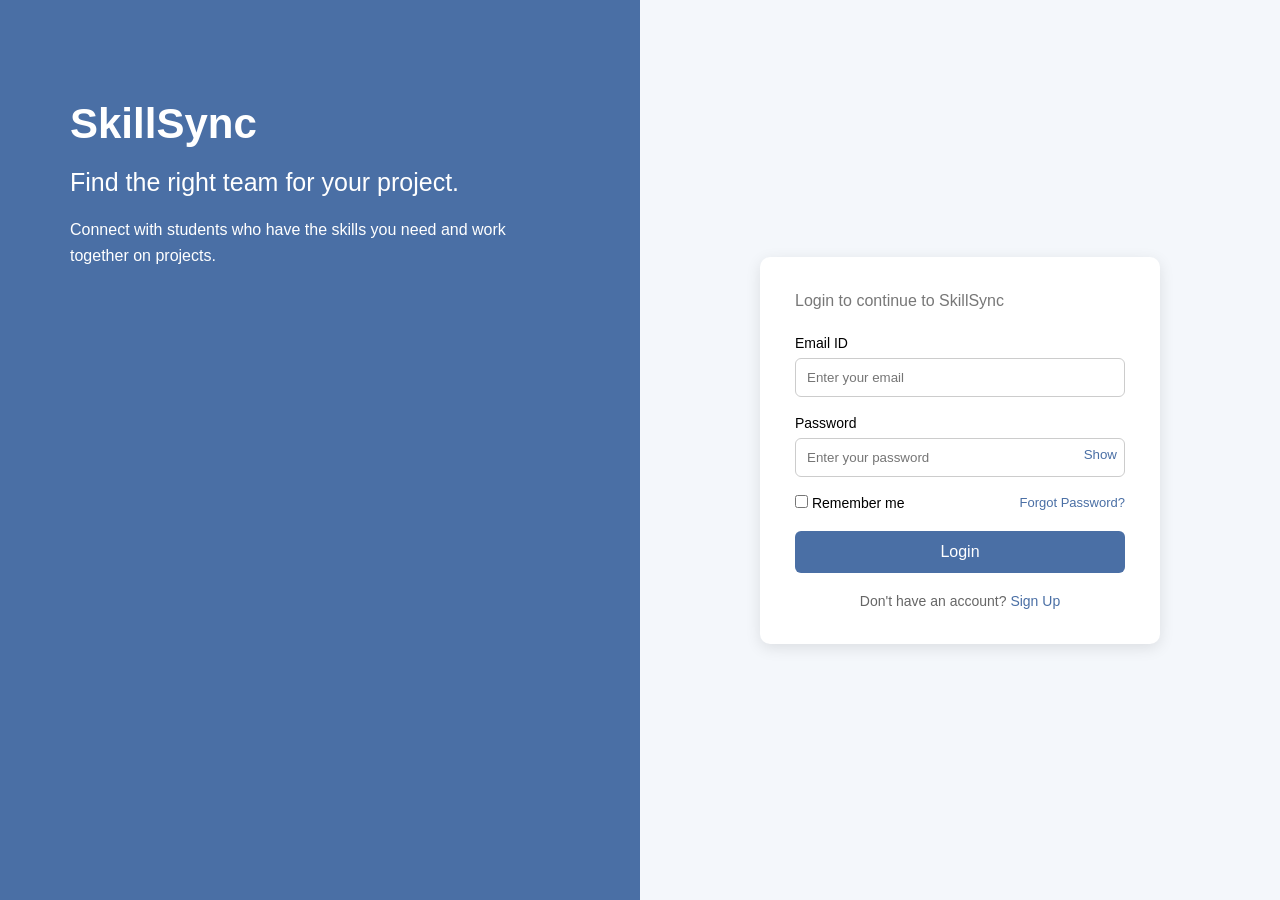
==== frontend/index.html @ 1ccf2754 "Created login page" ====
<!DOCTYPE html>
<html lang="en">
<head>
    <meta charset="UTF-8">
    <meta name="viewport" content="width=device-width, initial-scale=1.0">
    <title>SkillSync - Login</title>
    <link rel="stylesheet" href="style.css">
</head>
<body>
    <div class="container">
        <div class="left">
            <h1>SkillSync</h1>
            <p class="tagline">Find the right team for your project.</p>
            <p class="about">Connect with students who have the skills you need and work together on projects.</p>
        </div>
        <div class="login-box">
            <p class="login-text">Login to continue to SkillSync</p>
            <form onsubmit="login(event)">
                <label>Email ID</label>
                <input type="email" id="email" placeholder="Enter your email" required>
                <label>Password</label>
                <div class="password-box">
                    <input type="password" id="password" placeholder="Enter your password" required>
                    <button type="button" onclick="showPassword()">Show</button>
                </div>
                <div class="options">
                    <label><input type="checkbox"> Remember me</label>
                    <a href="#">Forgot Password?</a>
                </div>
                <button type="submit" class="login-btn">Login</button>
            </form>
            <p class="signup">Don't have an account? <a href="#">Sign Up</a></p>
        </div>
    </div>
    <script src="script.js"></script>
</body>
</html>
---- frontend/style.css ----
* {
    margin: 0;
    padding: 0;
    box-sizing: border-box;
}

body {
    font-family: Arial, sans-serif;
    background-color: #f4f7fb;
}

.container {
    min-height: 100vh;
    display: flex;
}

.left {
    width: 50%;
    background-color: #4a6fa5;
    color: white;
    padding: 100px 70px;
}

.left h1 {
    font-size: 42px;
    margin-bottom: 20px;
}

.tagline {
    font-size: 25px;
    margin-bottom: 20px;
}

.about {
    width: 450px;
    line-height: 1.6;
}

.login-box {
    width: 400px;
    margin: auto;
    background-color: white;
    padding: 35px;
    border-radius: 10px;
    box-shadow: 0 4px 15px rgba(0,0,0,0.1);
}

.login-box h2 {
    margin-bottom: 8px;
}

.login-text {
    color: #777;
    margin-bottom: 25px;
}

form label {
    display: block;
    margin-bottom: 7px;
    font-size: 14px;
}

input[type="email"],
input[type="password"] {
    width: 100%;
    padding: 11px;
    border: 1px solid #ccc;
    border-radius: 6px;
    margin-bottom: 18px;
}

.password-box {
    position: relative;
}

.password-box input {
    padding-right: 55px;
}

.password-box button {
    position: absolute;
    right: 8px;
    top: 9px;
    border: none;
    background: none;
    color: #4a6fa5;
    cursor: pointer;
}

.options {
    display: flex;
    justify-content: space-between;
    margin-bottom: 20px;
    font-size: 13px;
}

.options label {
    margin: 0;
}

.login-btn {
    width: 100%;
    padding: 12px;
    border: none;
    border-radius: 6px;
    background-color: #4a6fa5;
    color: white;
    font-size: 16px;
    cursor: pointer;
}

.login-btn:hover {
    background-color: #3d5d8a;
}

a {
    color: #4a6fa5;
    text-decoration: none;
}

.signup {
    text-align: center;
    margin-top: 20px;
    font-size: 14px;
    color: #666;
}

@media (max-width: 768px) {
    .container {
        flex-direction: column;
    }

    .left {
        width: 100%;
        padding: 40px 30px;
    }

    .about {
        width: auto;
    }

    .login-box {
        width: 90%;
        margin: 40px auto;
    }
}
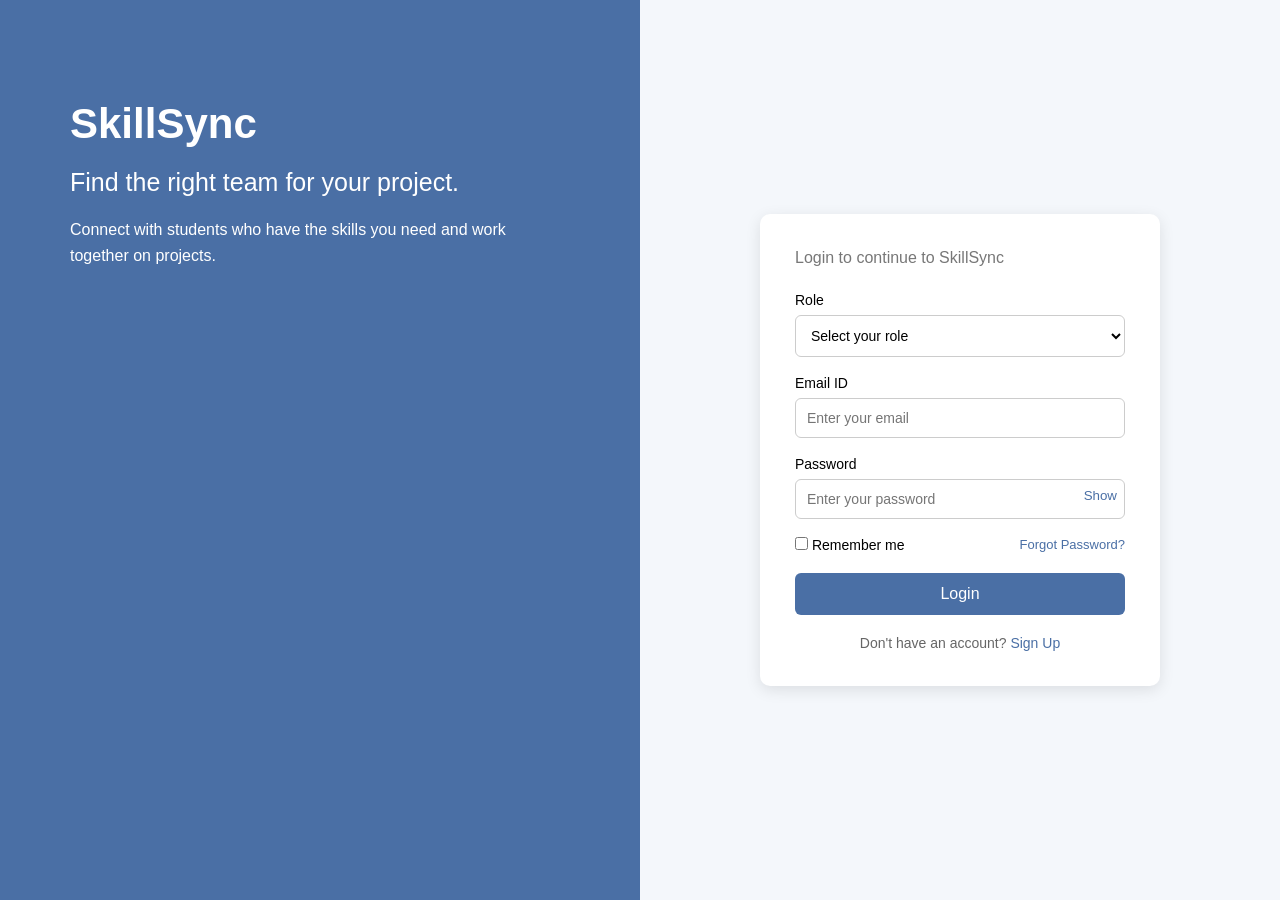
==== commit 9c22c0d0: "Added role based dashboards" ====
--- a/frontend/index.html
+++ b/frontend/index.html
@@ -7,31 +7,58 @@
     <link rel="stylesheet" href="style.css">
 </head>
 <body>
+
     <div class="container">
+
         <div class="left">
             <h1>SkillSync</h1>
             <p class="tagline">Find the right team for your project.</p>
             <p class="about">Connect with students who have the skills you need and work together on projects.</p>
         </div>
+
         <div class="login-box">
+
             <p class="login-text">Login to continue to SkillSync</p>
+
             <form onsubmit="login(event)">
+
+                <label>Role</label>
+                <select id="role" required>
+                    <option value="">Select your role</option>
+                    <option value="student">Student</option>
+                    <option value="leader">Team Leader</option>
+                    <option value="mentor">Mentor</option>
+                </select>
+
                 <label>Email ID</label>
                 <input type="email" id="email" placeholder="Enter your email" required>
+
                 <label>Password</label>
+
                 <div class="password-box">
                     <input type="password" id="password" placeholder="Enter your password" required>
                     <button type="button" onclick="showPassword()">Show</button>
                 </div>
+
                 <div class="options">
                     <label><input type="checkbox"> Remember me</label>
                     <a href="#">Forgot Password?</a>
                 </div>
+
                 <button type="submit" class="login-btn">Login</button>
+
             </form>
-            <p class="signup">Don't have an account? <a href="#">Sign Up</a></p>
+
+            <p class="signup">
+                Don't have an account?
+                <a href="signup.html">Sign Up</a>
+            </p>
+
         </div>
+
     </div>
+
     <script src="script.js"></script>
+
 </body>
 </html>
--- a/frontend/style.css
+++ b/frontend/style.css
@@ -42,7 +42,7 @@
     background-color: white;
     padding: 35px;
     border-radius: 10px;
-    box-shadow: 0 4px 15px rgba(0,0,0,0.1);
+    box-shadow: 0 4px 15px rgba(0, 0, 0, 0.1);
 }
 
 .login-box h2 {
@@ -61,12 +61,16 @@
 }
 
 input[type="email"],
-input[type="password"] {
+input[type="password"],
+input[type="text"],
+select {
     width: 100%;
     padding: 11px;
     border: 1px solid #ccc;
     border-radius: 6px;
     margin-bottom: 18px;
+    background-color: white;
+    font-size: 14px;
 }
 
 .password-box {
@@ -125,7 +129,133 @@
     color: #666;
 }
 
+/* Dashboard */
+
+.dashboard {
+    min-height: 100vh;
+    display: flex;
+}
+
+.sidebar {
+    width: 230px;
+    background-color: #26384f;
+    color: white;
+    padding: 25px 15px;
+}
+
+.sidebar h2 {
+    text-align: center;
+    margin-bottom: 30px;
+}
+
+.sidebar a {
+    display: block;
+    color: white;
+    padding: 12px 15px;
+    margin-bottom: 8px;
+    border-radius: 6px;
+}
+
+.sidebar a:hover {
+    background-color: #4a6fa5;
+}
+
+.main-content {
+    flex: 1;
+    padding: 35px;
+}
+
+.main-content h1 {
+    margin-bottom: 8px;
+}
+
+.welcome {
+    color: #777;
+    margin-bottom: 30px;
+}
+
+.cards {
+    display: flex;
+    gap: 20px;
+    margin-bottom: 30px;
+}
+
+.card {
+    background-color: white;
+    padding: 22px;
+    border-radius: 10px;
+    flex: 1;
+    box-shadow: 0 3px 12px rgba(0, 0, 0, 0.08);
+}
+
+.card h3 {
+    color: #555;
+    margin-bottom: 10px;
+    font-size: 15px;
+}
+
+.card p {
+    font-size: 28px;
+    color: #4a6fa5;
+    font-weight: bold;
+}
+
+.section {
+    background-color: white;
+    padding: 25px;
+    border-radius: 10px;
+    margin-bottom: 25px;
+    box-shadow: 0 3px 12px rgba(0, 0, 0, 0.08);
+}
+
+.section h2 {
+    margin-bottom: 18px;
+}
+
+.project {
+    border: 1px solid #ddd;
+    padding: 15px;
+    border-radius: 7px;
+    margin-bottom: 12px;
+}
+
+.project h3 {
+    margin-bottom: 8px;
+}
+
+.project p {
+    color: #666;
+    margin-bottom: 8px;
+}
+
+.match {
+    color: #4a6fa5;
+    font-weight: bold;
+}
+
+.task {
+    padding: 12px 0;
+    border-bottom: 1px solid #eee;
+}
+
+.task:last-child {
+    border-bottom: none;
+}
+
+.status {
+    float: right;
+    color: #4a6fa5;
+    font-weight: bold;
+}
+
+.logout {
+    margin-top: 30px;
+}
+
+/* Mobile */
+
 @media (max-width: 768px) {
+
     .container {
         flex-direction: column;
     }
@@ -143,4 +273,24 @@
         width: 90%;
         margin: 40px auto;
     }
+
+    .dashboard {
+        flex-direction: column;
+    }
+
+    .sidebar {
+        width: 100%;
+    }
+
+    .sidebar a {
+        display: inline-block;
+    }
+
+    .main-content {
+        padding: 20px;
+    }
+
+    .cards {
+        flex-direction: column;
+    }
 }
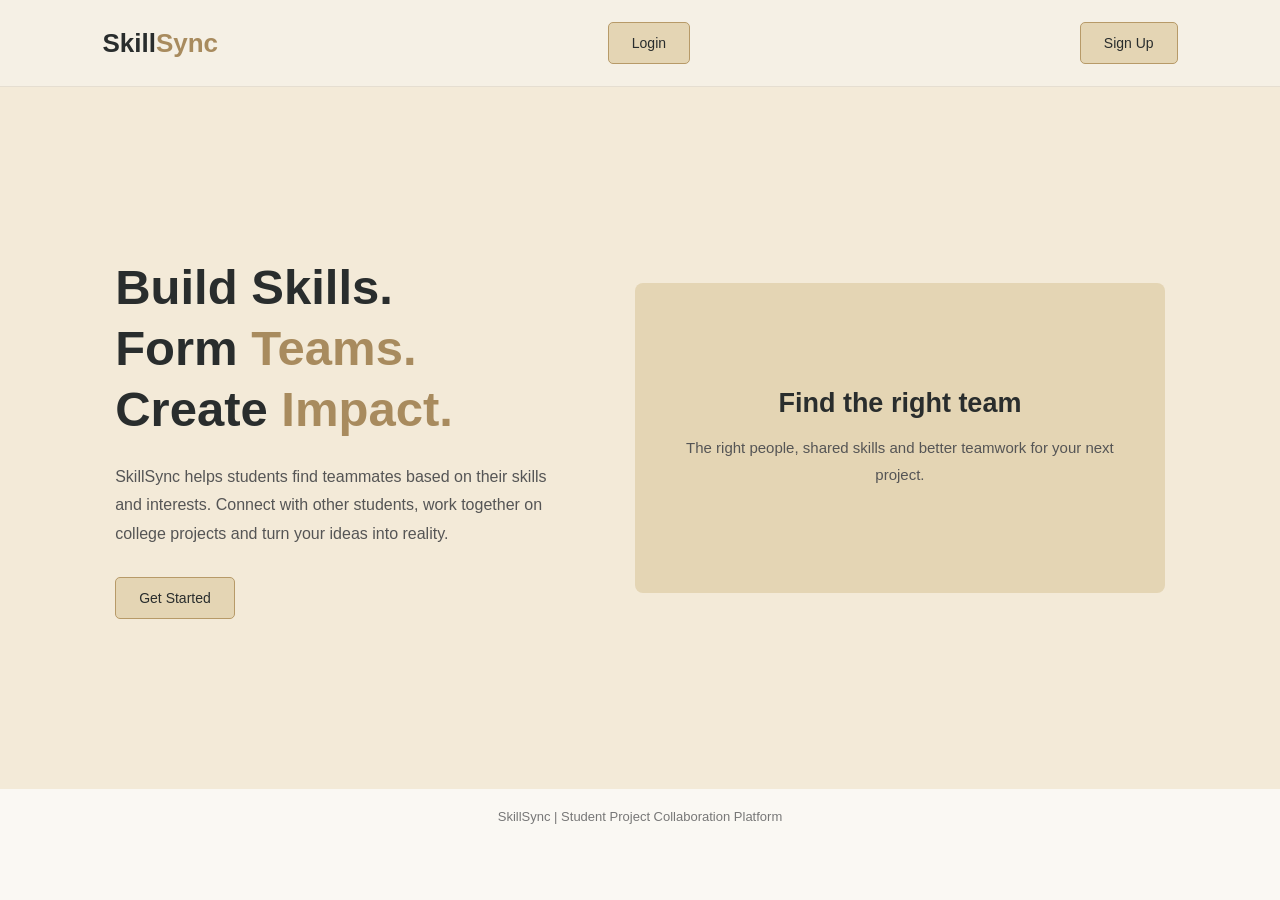
==== commit 4442a436: "Added  SkillSync intro page" ====
--- a/frontend/index.html
+++ b/frontend/index.html
@@ -1,64 +1,178 @@
+
 <!DOCTYPE html>
 <html lang="en">
 <head>
     <meta charset="UTF-8">
     <meta name="viewport" content="width=device-width, initial-scale=1.0">
-    <title>SkillSync - Login</title>
-    <link rel="stylesheet" href="style.css">
+    <title>SkillSync | Student Collaboration</title>
+    <style>
+        * {
+            margin: 0;
+            padding: 0;
+            box-sizing: border-box;
+        }
+
+        body {
+            font-family: Arial, sans-serif;
+            background: #FAF8F3;
+            color: #292D2D;
+            min-height: 100vh;
+        }
+
+        header {
+            display: flex;
+            justify-content: space-between;
+            align-items: center;
+            padding: 22px 8%;
+            background: #F5F0E5;
+            border-bottom: 1px solid #E5DED1;
+        }
+
+        .logo {
+            font-size: 26px;
+            font-weight: bold;
+        }
+
+        .logo span {
+            color: #A88B5E;
+        }
+
+        .btn {
+            display: inline-block;
+            padding: 12px 23px;
+            border: 1px solid #B79A68;
+            border-radius: 5px;
+            text-decoration: none;
+            color: #292D2D;
+            font-size: 14px;
+            background: #E4D5B4;
+            transition: background 0.2s ease;
+        }
+
+        .btn:hover {
+            background: #D6C29B;
+        }
+
+        .intro {
+            min-height: 78vh;
+            display: flex;
+            align-items: center;
+            justify-content: space-between;
+            gap: 60px;
+            padding: 65px 9%;
+            background: #F3EAD8;
+        }
+
+        .intro-text {
+            flex: 1;
+        }
+
+        .intro h1 {
+            font-size: clamp(36px, 4vw, 49px);
+            line-height: 1.25;
+            margin-bottom: 22px;
+        }
+
+        .intro h1 span {
+            color: #A88B5E;
+        }
+
+        .intro p {
+            max-width: 470px;
+            font-size: 16px;
+            line-height: 1.8;
+            color: #555;
+            margin-bottom: 28px;
+        }
+
+        .intro-image {
+            flex: 1;
+            min-height: 310px;
+            background: #E4D5B4;
+            border-radius: 8px;
+            display: flex;
+            align-items: center;
+            justify-content: center;
+            text-align: center;
+            padding: 35px;
+        }
+
+        .intro-image h2 {
+            font-size: 27px;
+            margin-bottom: 15px;
+        }
+
+        .intro-image p {
+            margin: 0;
+            font-size: 15px;
+        }
+
+        footer {
+            text-align: center;
+            padding: 20px;
+            background: #FAF8F3;
+            color: #777;
+            font-size: 13px;
+        }
+
+        @media (max-width: 768px) {
+            header {
+                padding: 20px 6%;
+            }
+
+            .intro {
+                flex-direction: column;
+                align-items: stretch;
+                padding: 45px 6%;
+                gap: 30px;
+            }
+
+            .intro-image {
+                min-height: 220px;
+            }
+        }
+    </style>
 </head>
 <body>
+    <header>
+        <div class="logo">Skill<span>Sync</span></div>
+        <a href="login.html" class="btn">Login</a>
+        <a href="signup.html" class="btn">Sign Up</a>
+    </header>
 
-    <div class="container">
+    <main>
+        <section class="intro">
+            <div class="intro-text">
+                <h1>
+                    Build Skills.<br>
+                    Form <span>Teams.</span><br>
+                    Create <span>Impact.</span>
+                </h1>
 
-        <div class="left">
-            <h1>SkillSync</h1>
-            <p class="tagline">Find the right team for your project.</p>
-            <p class="about">Connect with students who have the skills you need and work together on projects.</p>
-        </div>
+                <p>
+                    SkillSync helps students find teammates based on
+                    their skills and interests. Connect with other
+                    students, work together on college projects and
+                    turn your ideas into reality.
+                </p>
 
-        <div class="login-box">
+                <a href="signup.html" class="btn">Get Started</a>
+            </div>
 
-            <p class="login-text">Login to continue to SkillSync</p>
+            <div class="intro-image">
+                <div>
+                    <h2>Find the right team</h2>
+                    <p>
+                        The right people, shared skills and better
+                        teamwork for your next project.
+                    </p>
+                </div>
+            </div>
+        </section>
+    </main>
 
-            <form onsubmit="login(event)">
-
-                <label>Role</label>
-                <select id="role" required>
-                    <option value="">Select your role</option>
-                    <option value="student">Student</option>
-                    <option value="leader">Team Leader</option>
-                    <option value="mentor">Mentor</option>
-                </select>
-
-                <label>Email ID</label>
-                <input type="email" id="email" placeholder="Enter your email" required>
-
-                <label>Password</label>
-
-                <div class="password-box">
-                    <input type="password" id="password" placeholder="Enter your password" required>
-                    <button type="button" onclick="showPassword()">Show</button>
-                </div>
-
-                <div class="options">
-                    <label><input type="checkbox"> Remember me</label>
-                    <a href="#">Forgot Password?</a>
-                </div>
-
-                <button type="submit" class="login-btn">Login</button>
-
-            </form>
-
-            <p class="signup">
-                Don't have an account?
-                <a href="signup.html">Sign Up</a>
-            </p>
-
-        </div>
-
-    </div>
-
-    <script src="script.js"></script>
-
+    <footer>
+        SkillSync | Student Project Collaboration Platform
+    </footer>
 </body>
-</html>+</html>
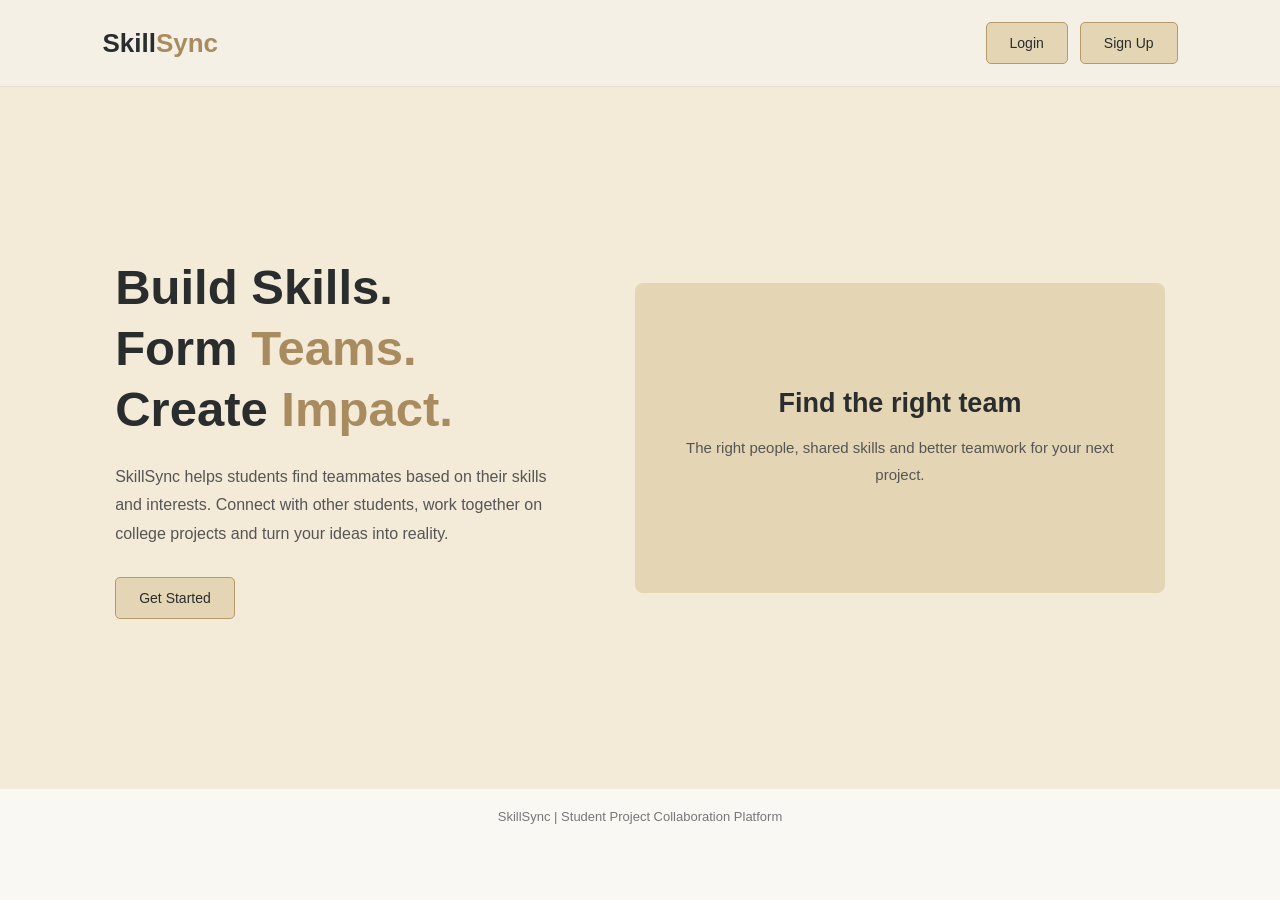
==== commit 8329e01e: "Improved login page and frontend styling" ====
--- a/frontend/index.html
+++ b/frontend/index.html
@@ -36,7 +36,11 @@
         .logo span {
             color: #A88B5E;
         }
-
+        .auth-buttons {
+        display: flex;
+        align-items: center;
+        gap: 12px;
+    }
         .btn {
             display: inline-block;
             padding: 12px 23px;
@@ -135,10 +139,13 @@
 </head>
 <body>
     <header>
-        <div class="logo">Skill<span>Sync</span></div>
+    <div class="logo">Skill<span>Sync</span></div>
+
+    <div class="auth-buttons">
         <a href="login.html" class="btn">Login</a>
         <a href="signup.html" class="btn">Sign Up</a>
-    </header>
+    </div>
+</header>
 
     <main>
         <section class="intro">
